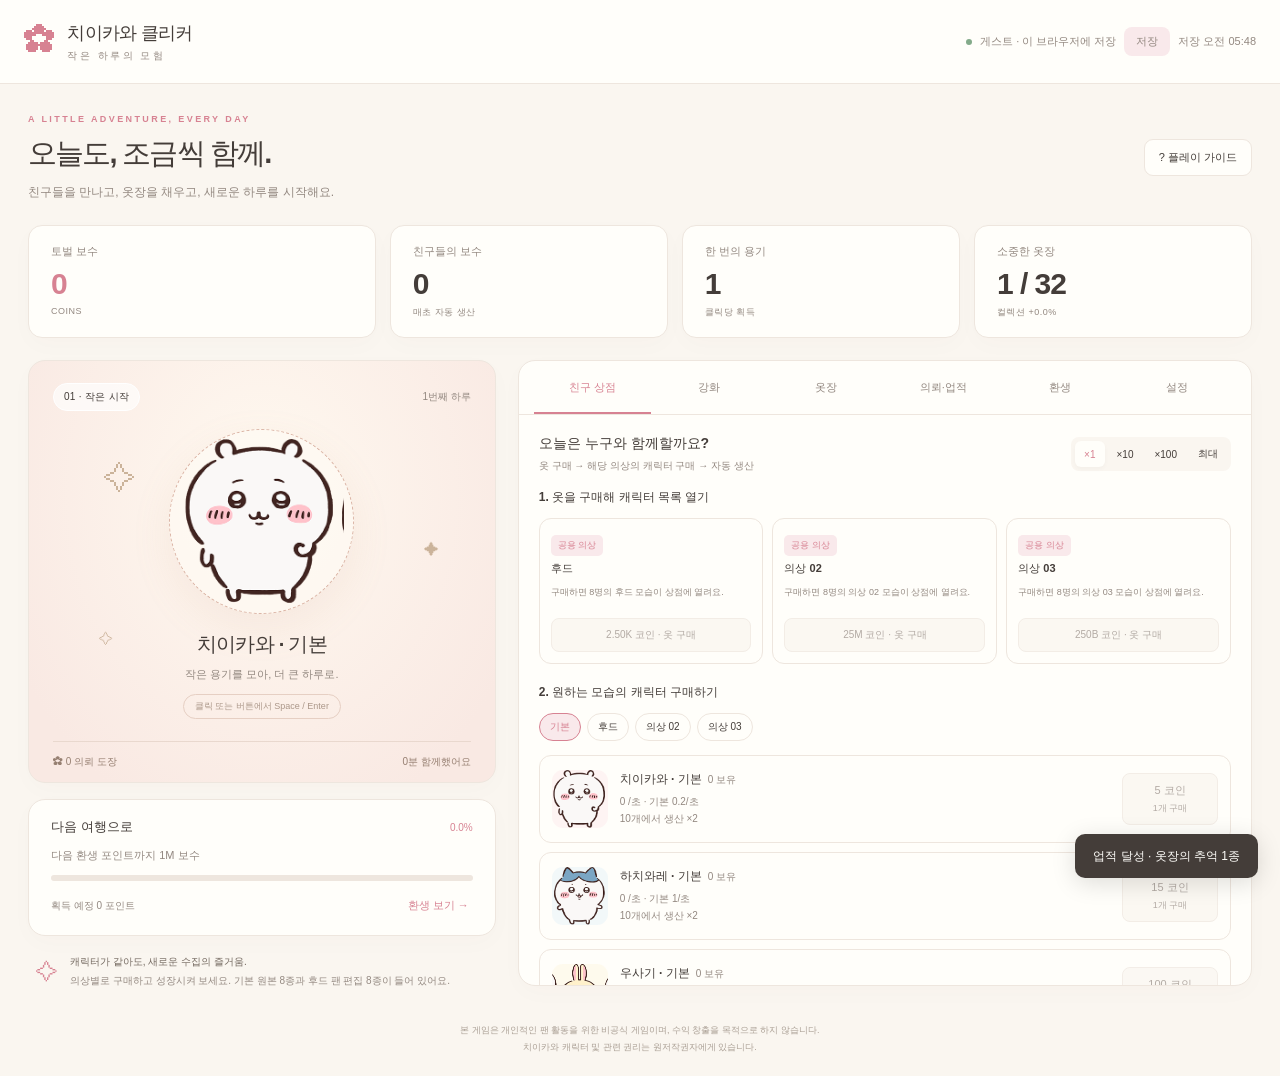
==== index.html @ 7a24b28f "Build local Chiikawa clicker with outfit progression and hoodie artwork" ====
<!doctype html>
<html lang="ko">
<head><meta charset="utf-8"><meta name="viewport" content="width=device-width,initial-scale=1"><meta name="theme-color" content="#f9eee9"><title>치이카와 클리커 · 작은 하루의 모험</title><link rel="stylesheet" href="style.css"></head>
<body>
<header class="topbar"><a class="brand" href="#"><span class="brand-mark">✿</span><span>치이카와 클리커<small>작은 하루의 모험</small></span></a><div class="status"><span class="status-dot"></span> 게스트 · 이 브라우저에 저장 <button id="save-button" class="quiet">저장</button><span id="save-status">준비 중</span></div></header>
<main>
  <div class="intro"><div><p class="eyebrow">A LITTLE ADVENTURE, EVERY DAY</p><h1>오늘도, 조금씩 함께.</h1><p>친구들을 만나고, 옷장을 채우고, 새로운 하루를 시작해요.</p></div><button id="help-button" class="outline">? 플레이 가이드</button></div>
  <section class="metrics" aria-label="게임 재화"><div><span>토벌 보수</span><strong id="coins">0</strong><small>COINS</small></div><div><span>친구들의 보수</span><strong id="cps">0</strong><small>매초 자동 생산</small></div><div><span>한 번의 용기</span><strong id="click-value">1</strong><small>클릭당 획득</small></div><div><span>소중한 옷장</span><strong id="collection-count">1 / 32</strong><small id="collection-bonus">컬렉션 보너스</small></div></section>
  <div class="game-layout">
    <section class="left-column">
      <article class="stage panel"><div class="stage-heading"><span class="pill" id="chapter">01 · 작은 시작</span><span class="subtle" id="rebirth-count">첫 번째 하루</span></div><div class="stage-decoration d1">✧</div><div class="stage-decoration d2">✦</div><div class="stage-decoration d3">✧</div><div class="click-area"><button id="clicker" aria-label="클릭하여 토벌 보수 얻기"><span id="main-art" class="main-art"></span></button><div id="particles" aria-hidden="true"></div></div><h2 id="main-name">치이카와</h2><p class="stage-subtitle">작은 용기를 모아, 더 큰 하루로.</p><span class="click-hint">클릭 또는 버튼에서 Space / Enter</span><div class="stage-bottom"><span>✿ <span id="stamps">0</span> 의뢰 도장</span><span id="playtime">0분 함께했어요</span></div></article>
      <article class="panel journey"><div class="section-title"><h2>다음 여행으로</h2><span id="journey-percent">0%</span></div><p id="journey-label">첫 환생까지 1M 보수</p><div class="progress"><i id="journey-bar"></i></div><div class="journey-footer"><span id="journey-points">획득 예정 0 포인트</span><button id="journey-button" class="text-button">환생 보기 →</button></div></article>
      <article class="note"><span>✧</span><p><b>캐릭터가 같아도, 새로운 수집의 즐거움.</b><br>의상별로 구매하고 성장시켜 보세요. 기본 원본 8종과 후드 팬 편집 8종이 들어 있어요.</p></article>
    </section>
    <section class="right-column panel"><nav class="tabs" aria-label="게임 메뉴"><button data-tab="shop" class="active">친구 상점</button><button data-tab="upgrades">강화</button><button data-tab="collection">옷장</button><button data-tab="quests">의뢰·업적</button><button data-tab="prestige">환생</button><button data-tab="settings">설정</button></nav><div id="tab-content" class="tab-content"></div></section>
  </div>
  <footer>본 게임은 개인적인 팬 활동을 위한 비공식 게임이며, 수익 창출을 목적으로 하지 않습니다.<br>치이카와 캐릭터 및 관련 권리는 원저작권자에게 있습니다.</footer>
</main>
<div id="toasts" role="status" aria-live="polite"></div>
<dialog id="modal"><div id="modal-content"></div><button class="outline modal-close" id="modal-close">닫기</button></dialog>
<input id="import-file" type="file" accept="application/json,.json" hidden>
<script src="core.js"></script><script src="save.js"></script><script src="app.js"></script>
</body></html>
---- style.css ----
:root{--bg:#faf6f0;--paper:#fffefa;--ink:#443d39;--muted:#938880;--line:#eee6de;--pink:#d78292;--pink-light:#f9e9eb;--green:#789f8b;--stage:#f9e9e3;--shadow:0 7px 24px #68483605;font-family:'Malgun Gothic','Apple SD Gothic Neo',sans-serif;color:var(--ink);background:var(--bg);font-synthesis:none}
*{box-sizing:border-box}body{margin:0}button,input,select{font:inherit}button{cursor:pointer;color:inherit}button:disabled{cursor:default;opacity:.46}button:focus-visible,a:focus-visible,input:focus-visible,select:focus-visible{outline:3px solid #87b7ac;outline-offset:3px}button{touch-action:manipulation}button:not(:disabled):hover{filter:brightness(.97)}.topbar{height:84px;border-bottom:1px solid var(--line);padding:0 max(24px,calc((100vw - 1440px)/2));display:flex;justify-content:space-between;align-items:center;background:var(--paper)}.brand{text-decoration:none;color:var(--ink);display:flex;gap:12px;align-items:center;font-size:18px;font-weight:800;letter-spacing:-.7px}.brand small{display:block;font-size:10px;font-weight:500;letter-spacing:2.5px;color:var(--muted);margin-top:4px}.brand-mark{font-size:32px;color:var(--pink)}.status{display:flex;align-items:center;gap:8px;font-size:11px;color:var(--muted)}.status-dot{width:6px;height:6px;border-radius:50%;background:#83aa8a}.quiet{border:0;background:var(--pink-light);padding:7px 12px;border-radius:8px}main{max-width:1440px;margin:auto;padding:30px 28px 0}.intro{display:flex;justify-content:space-between;align-items:center;margin-bottom:24px}.eyebrow{font-size:9px!important;letter-spacing:2.4px;color:var(--pink)!important;font-weight:700;margin:0 0 10px!important}h1{font-size:29px;letter-spacing:-1.8px;margin:0 0 10px;font-weight:800}.intro p{font-size:12px;color:var(--muted);margin:0}.outline{border:1px solid var(--line);padding:10px 14px;border-radius:9px;background:var(--paper);font-size:11px}.metrics{display:grid;grid-template-columns:1.25fr 1fr 1fr 1fr;gap:14px;margin-bottom:22px}.metrics>div{position:relative;background:var(--paper);border:1px solid var(--line);border-radius:14px;padding:18px 22px;box-shadow:var(--shadow)}.metrics span{display:block;font-size:11px;color:var(--muted);margin-bottom:8px}.metrics strong{font-size:30px;letter-spacing:-1px;font-weight:750;display:block;font-variant-numeric:tabular-nums}.metrics>div:first-child strong{color:var(--pink)}.metrics small{font-size:9px;color:var(--muted);display:block;margin-top:5px;letter-spacing:.5px}.game-layout{display:grid;grid-template-columns:minmax(310px,.86fr) minmax(520px,1.35fr);gap:22px;align-items:start}.left-column{display:grid;gap:16px}.panel{border:1px solid var(--line);border-radius:17px;background:var(--paper);box-shadow:var(--shadow);overflow:hidden}.stage{position:relative;text-align:center;padding:22px 24px 0;background:radial-gradient(ellipse at 50% 32%,#fff9f0 0%,var(--stage) 85%);min-height:410px}.stage-heading{display:flex;justify-content:space-between;align-items:center}.pill{font-size:10px;letter-spacing:.3px;background:#ffffffaa;border:1px solid #ffffff;padding:6px 10px;border-radius:20px}.subtle{font-size:10px;color:var(--muted)}.click-area{position:relative;height:220px;display:grid;place-items:center}#clicker{position:relative;border:1px dashed #dbb5a6;background:#fffcf77a;border-radius:50%;width:185px;height:185px;display:grid;place-items:center;box-shadow:0 14px 40px #bd96791c;user-select:none;-webkit-user-select:none}#clicker:active{box-shadow:0 0 0 10px #ffffff88}#clicker img{width:165px;height:165px;object-fit:contain;pointer-events:none}.main-art{display:grid;place-items:center}.placeholder{display:grid;place-items:center;align-content:center;gap:5px;width:100%;height:100%;color:#b0988a;font-size:10px;text-align:center;line-height:1.5}.placeholder .symbol{font-size:26px;font-weight:400}.main-art .placeholder .symbol{font-size:40px}.main-art .placeholder{font-size:11px}.stage h2{margin:0;font-size:20px;letter-spacing:-.7px}.stage-subtitle{font-size:11px;color:var(--muted);margin:9px 0 12px}.click-hint{font-size:9px;color:#ab9789;display:inline-block;border:1px solid #e6cfc3;padding:5px 11px;border-radius:20px}.stage-bottom{border-top:1px solid #e9d8ce;margin-top:22px;padding:13px 0;display:flex;justify-content:space-between;font-size:10px;color:#967f71}.stage-decoration{position:absolute;color:#cbb39a;font-size:24px;pointer-events:none}.d1{top:100px;left:16%;font-size:32px}.d2{top:180px;right:12%;font-size:15px}.d3{top:270px;left:15%;font-size:14px}#particles{position:absolute;inset:0;pointer-events:none;overflow:hidden}.particle{position:absolute;left:50%;top:40%;font-weight:800;color:#b46378;animation:rise .85s ease-out forwards;font-size:18px}@keyframes rise{to{transform:translateY(-80px);opacity:0}}.journey{padding:18px 22px}.section-title{display:flex;justify-content:space-between;align-items:center;gap:10px}.section-title h2{font-size:13px;margin:0}.section-title span{font-size:10px;color:var(--pink)}.journey p{font-size:11px;color:var(--muted);margin:12px 0}.progress{height:6px;background:var(--line);border-radius:6px;overflow:hidden}.progress i{display:block;height:100%;background:var(--pink);border-radius:6px;width:0;transition:width .3s}.journey-footer{display:flex;justify-content:space-between;align-items:center;margin-top:13px;font-size:10px;color:var(--muted)}.text-button{border:0;background:none;color:var(--pink);font-size:11px;padding:4px}.note{display:flex;gap:12px;padding:0 8px;color:var(--muted);font-size:10px;line-height:1.9}.note>span{color:var(--pink);font-size:22px}.note p{margin:0}.note b{font-weight:500;color:#73685f}.tabs{display:flex;gap:0;border-bottom:1px solid var(--line);padding:0 15px;overflow:auto}.tabs button{white-space:nowrap;flex:1;background:none;border:0;border-bottom:2px solid transparent;padding:19px 8px 17px;font-size:11px;color:var(--muted)}.tabs button.active{color:var(--pink);border-color:var(--pink);font-weight:700}.tab-content{padding:20px;min-height:570px;height:calc(100vh - 365px);max-height:810px;overflow:auto;scrollbar-width:thin;scrollbar-color:#ddcfc4 transparent}.toolbar{display:flex;align-items:center;justify-content:space-between;gap:10px;margin-bottom:16px}.toolbar h2{font-size:14px;margin:0}.toolbar p{font-size:10px;color:var(--muted);margin:6px 0 0}.segmented{display:flex;gap:3px;background:var(--bg);padding:4px;border-radius:8px}.segmented button{border:0;background:transparent;font-size:10px;border-radius:6px;padding:6px 9px}.segmented button.active{background:var(--paper);box-shadow:0 2px 5px #00000008;color:var(--pink)}.tier-filters{display:flex;gap:6px;margin-bottom:14px;flex-wrap:wrap}.tier-filters button{border:1px solid var(--line);background:var(--paper);padding:6px 10px;border-radius:18px;font-size:10px}.tier-filters button.active{border-color:var(--pink);background:var(--pink-light);color:var(--pink)}.shop-list{display:grid;gap:9px}.shop-row{display:flex;align-items:center;gap:12px;border:1px solid var(--line);padding:12px;border-radius:12px;min-height:88px}.shop-row.locked{background:var(--bg)}.thumb{width:56px;height:58px;border-radius:11px;background:var(--pink-light);flex-shrink:0;display:grid;place-items:center;overflow:hidden}.thumb img{width:100%;height:100%;object-fit:contain}.thumb .placeholder{font-size:8px}.thumb .symbol{font-size:20px}.item-detail{flex:1;min-width:0}.item-detail h3{font-size:12px;margin:0 0 5px;font-weight:700;word-break:keep-all}.item-detail p{font-size:10px;color:var(--muted);margin:0;line-height:1.7}.item-detail .count{font-weight:400;color:var(--muted);font-size:10px;margin-left:6px}.buy{border:1px solid #e5bdc4;background:var(--pink-light);color:#b46578;min-width:96px;border-radius:8px;padding:9px 8px;font-size:11px;white-space:nowrap}.buy small{font-size:9px;display:block;margin-top:4px}.buy:disabled{border-color:var(--line);background:var(--bg);color:var(--muted);opacity:.7}.micro{font-size:10px;line-height:1.8;color:var(--muted)}.info-box{background:var(--bg);border:1px solid var(--line);border-radius:10px;padding:13px;font-size:11px;line-height:1.9;margin-bottom:15px}.info-box b{color:var(--ink)}.cards{display:grid;grid-template-columns:1fr 1fr;gap:10px}.card{border:1px solid var(--line);border-radius:12px;padding:14px;position:relative}.card h3{font-size:12px;margin:0 0 8px}.card p{font-size:10px;color:var(--muted);line-height:1.8;margin:6px 0 10px}.card .buy{width:100%;margin-top:8px}.card .thumb{margin-bottom:12px}.tag{display:inline-block;background:var(--pink-light);color:var(--pink);font-size:9px;padding:4px 7px;border-radius:5px;margin:5px 0}.tag.done{background:#edf3e9;color:var(--green)}h3.subheading{font-size:12px;margin:20px 0 12px}.achievement{display:flex;gap:10px;align-items:center;border-bottom:1px solid var(--line);padding:11px 2px}.achievement>span{font-size:18px;color:#bba99a}.achievement.done>span{color:var(--pink)}.achievement>div{flex:1}.achievement b{font-size:11px}.achievement p{font-size:9px;color:var(--muted);margin:5px 0}.achievement .progress{height:4px;max-width:230px}.settings-row{display:flex;align-items:center;justify-content:space-between;gap:15px;padding:12px 0;border-bottom:1px solid var(--line);font-size:11px}.settings-row select,.asset-select,input[type=text]{max-width:100%;padding:9px;border:1px solid var(--line);border-radius:7px;background:var(--paper);color:var(--ink);font-size:11px}.settings-actions{display:flex;gap:7px;flex-wrap:wrap;margin:14px 0}.danger{color:#bd6666}.stats{display:grid;grid-template-columns:1fr 1fr;gap:8px;font-size:10px;line-height:1.7}.stats div{background:var(--bg);padding:10px;border-radius:8px}.stats b{display:block;font-size:13px}.asset-preview{display:flex;align-items:center;gap:15px;margin:12px 0}.asset-preview .thumb{width:80px;height:80px}.asset-editor{padding:14px;border:1px solid var(--line);border-radius:10px}.asset-editor label{display:block;font-size:10px;line-height:2;margin:7px 0}.asset-editor input[type=text]{width:100%}.asset-editor input[type=file]{font-size:10px;max-width:100%}footer{text-align:center;font-size:9px;color:#aa9f94;line-height:1.9;padding:28px 8px 20px}#toasts{position:fixed;bottom:22px;right:22px;z-index:50;display:grid;gap:8px;max-width:340px}.toast{background:var(--ink);color:var(--paper);font-size:12px;line-height:1.7;padding:12px 18px;border-radius:10px;box-shadow:0 5px 25px #0002}dialog{border:1px solid var(--line);border-radius:18px;padding:25px;background:var(--paper);color:var(--ink);max-width:min(520px,92vw);max-height:85vh;line-height:1.9}dialog::backdrop{background:#40393166;backdrop-filter:blur(3px)}dialog h2{font-size:19px;margin:0 0 15px}dialog p,dialog li{font-size:12px}dialog .modal-close{margin-top:15px;min-width:100px}dialog .buy{margin-right:8px}body[data-theme=mint]{--pink:#6f9e8d;--pink-light:#e7f1e8;--stage:#e1eee6}body[data-theme=night]{--bg:#282b35;--paper:#333642;--ink:#f0e8df;--muted:#b1a9a2;--line:#484a55;--pink:#e0a7bb;--pink-light:#4e3f4e;--stage:#484253}.no-motion *{animation:none!important;transition:none!important}.no-motion .particle{display:none!important}
@media(min-width:1600px){main{padding-top:38px}.stage{min-height:450px}.click-area{height:255px}#clicker{width:205px;height:205px}.tab-content{min-height:630px}}
@media(max-width:1000px){main{padding:24px 18px}.game-layout{grid-template-columns:310px minmax(0,1fr);gap:16px}.shop-row{gap:8px;padding:9px}.thumb{width:42px;height:46px}.buy{min-width:78px}.tab-content{padding:14px}.tabs{padding:0 5px}.tabs button{padding:18px 6px;font-size:10px}.metrics>div{padding:14px}.metrics strong{font-size:26px}}
@media(max-width:760px){.topbar{height:auto;min-height:78px;padding:15px 18px;flex-wrap:wrap;gap:13px}.brand{font-size:16px}.status{font-size:9px;flex-wrap:wrap}.intro{gap:12px;align-items:flex-start}h1{font-size:24px}.intro p{font-size:10px;line-height:1.8}.intro .outline{white-space:nowrap;font-size:10px;padding:9px}.metrics{grid-template-columns:1fr 1fr;gap:10px}.metrics strong{font-size:25px}.metrics>div{padding:13px 16px}.game-layout{grid-template-columns:1fr}.stage{min-height:370px}.click-area{height:190px}#clicker{width:160px;height:160px}#clicker img{width:145px;height:145px}.note{display:none}.tab-content{height:auto;max-height:none;min-height:420px}.right-column{overflow:visible}.tabs{position:sticky;top:0;background:var(--paper);z-index:5;border-radius:17px 17px 0 0}.shop-row .thumb{width:50px;height:52px}.cards{grid-template-columns:1fr 1fr}.stage-bottom{margin-top:16px}.eyebrow{letter-spacing:1.5px;font-size:8px!important}footer{font-size:8px}#toasts{right:12px;left:12px;bottom:12px;max-width:none}}
@media(prefers-reduced-motion:reduce){*{animation:none!important;transition:none!important}.particle{display:none}}

.outfit-offers{display:grid;grid-template-columns:repeat(3,1fr);gap:9px;margin-bottom:20px}.outfit-offers .card{padding:11px}.outfit-offers h3{font-size:11px}.outfit-offers p{font-size:9px}.outfit-offers .buy{min-width:0;font-size:10px;padding:9px 3px}.hood-preview{display:grid;place-items:center;align-content:center;width:100%;height:100%;gap:1px}.hood-preview img{width:100%!important;height:calc(100% - 12px)!important;min-height:0;object-fit:contain}.hood-preview small{font-size:6px;line-height:1.2;white-space:nowrap;color:var(--muted)}.main-art .hood-preview{width:160px;height:165px}.main-art .hood-preview small{font-size:9px}.thumb .hood-preview{max-height:100%;overflow:hidden}@media(max-width:1000px){.outfit-offers{grid-template-columns:1fr}.outfit-offers .card{display:grid;grid-template-columns:1fr 1fr;column-gap:12px}.outfit-offers .tag{display:none}.outfit-offers .card h3{margin:2px 0}.outfit-offers .card p{grid-column:1;margin:0}.outfit-offers .card .buy{grid-column:2;grid-row:1/3;margin:0;align-self:center}}

.original-art{display:block;width:100%;height:100%;overflow:hidden}.main-art .original-art{width:165px;height:165px}.main-art{width:100%;height:100%}.thumb .original-art{max-width:100%;max-height:100%}@media(max-width:760px){.main-art .original-art{width:145px;height:145px}}
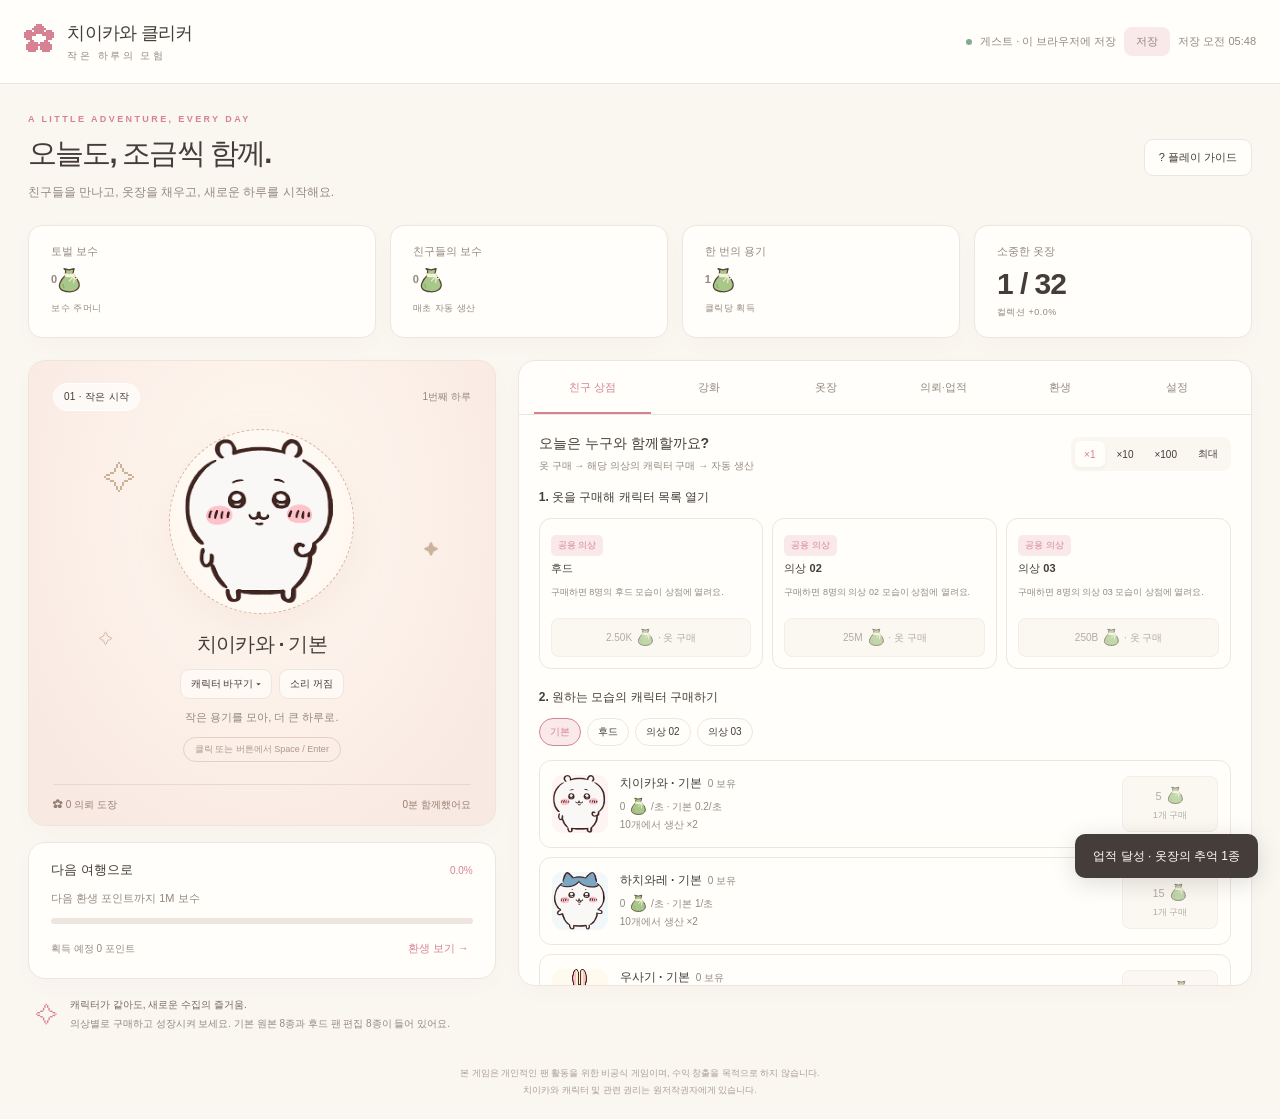
==== commit f817854c: "Fix character crops and add selectable avatars, currency icons and click reactions" ====
--- a/index.html
+++ b/index.html
@@ -5,10 +5,10 @@
 <header class="topbar"><a class="brand" href="#"><span class="brand-mark">✿</span><span>치이카와 클리커<small>작은 하루의 모험</small></span></a><div class="status"><span class="status-dot"></span> 게스트 · 이 브라우저에 저장 <button id="save-button" class="quiet">저장</button><span id="save-status">준비 중</span></div></header>
 <main>
   <div class="intro"><div><p class="eyebrow">A LITTLE ADVENTURE, EVERY DAY</p><h1>오늘도, 조금씩 함께.</h1><p>친구들을 만나고, 옷장을 채우고, 새로운 하루를 시작해요.</p></div><button id="help-button" class="outline">? 플레이 가이드</button></div>
-  <section class="metrics" aria-label="게임 재화"><div><span>토벌 보수</span><strong id="coins">0</strong><small>COINS</small></div><div><span>친구들의 보수</span><strong id="cps">0</strong><small>매초 자동 생산</small></div><div><span>한 번의 용기</span><strong id="click-value">1</strong><small>클릭당 획득</small></div><div><span>소중한 옷장</span><strong id="collection-count">1 / 32</strong><small id="collection-bonus">컬렉션 보너스</small></div></section>
+  <section class="metrics" aria-label="게임 재화"><div><span>토벌 보수</span><strong id="coins">0</strong><small>보수 주머니</small></div><div><span>친구들의 보수</span><strong id="cps">0</strong><small>매초 자동 생산</small></div><div><span>한 번의 용기</span><strong id="click-value">1</strong><small>클릭당 획득</small></div><div><span>소중한 옷장</span><strong id="collection-count">1 / 32</strong><small id="collection-bonus">컬렉션 보너스</small></div></section>
   <div class="game-layout">
     <section class="left-column">
-      <article class="stage panel"><div class="stage-heading"><span class="pill" id="chapter">01 · 작은 시작</span><span class="subtle" id="rebirth-count">첫 번째 하루</span></div><div class="stage-decoration d1">✧</div><div class="stage-decoration d2">✦</div><div class="stage-decoration d3">✧</div><div class="click-area"><button id="clicker" aria-label="클릭하여 토벌 보수 얻기"><span id="main-art" class="main-art"></span></button><div id="particles" aria-hidden="true"></div></div><h2 id="main-name">치이카와</h2><p class="stage-subtitle">작은 용기를 모아, 더 큰 하루로.</p><span class="click-hint">클릭 또는 버튼에서 Space / Enter</span><div class="stage-bottom"><span>✿ <span id="stamps">0</span> 의뢰 도장</span><span id="playtime">0분 함께했어요</span></div></article>
+      <article class="stage panel"><div class="stage-heading"><span class="pill" id="chapter">01 · 작은 시작</span><span class="subtle" id="rebirth-count">첫 번째 하루</span></div><div class="stage-decoration d1">✧</div><div class="stage-decoration d2">✦</div><div class="stage-decoration d3">✧</div><div class="click-area"><button id="clicker" aria-label="클릭하여 토벌 보수 얻기"><span id="main-art" class="main-art"></span></button><div id="particles" aria-hidden="true"></div></div><h2 id="main-name">치이카와</h2><div class="stage-controls"><button class="outline" id="character-picker">캐릭터 바꾸기 ▾</button><button class="outline" id="sound-toggle" aria-pressed="false">소리 꺼짐</button></div><p class="stage-subtitle">작은 용기를 모아, 더 큰 하루로.</p><span class="click-hint">클릭 또는 버튼에서 Space / Enter</span><div class="stage-bottom"><span>✿ <span id="stamps">0</span> 의뢰 도장</span><span id="playtime">0분 함께했어요</span></div></article>
       <article class="panel journey"><div class="section-title"><h2>다음 여행으로</h2><span id="journey-percent">0%</span></div><p id="journey-label">첫 환생까지 1M 보수</p><div class="progress"><i id="journey-bar"></i></div><div class="journey-footer"><span id="journey-points">획득 예정 0 포인트</span><button id="journey-button" class="text-button">환생 보기 →</button></div></article>
       <article class="note"><span>✧</span><p><b>캐릭터가 같아도, 새로운 수집의 즐거움.</b><br>의상별로 구매하고 성장시켜 보세요. 기본 원본 8종과 후드 팬 편집 8종이 들어 있어요.</p></article>
     </section>
@@ -19,5 +19,5 @@
 <div id="toasts" role="status" aria-live="polite"></div>
 <dialog id="modal"><div id="modal-content"></div><button class="outline modal-close" id="modal-close">닫기</button></dialog>
 <input id="import-file" type="file" accept="application/json,.json" hidden>
-<script src="core.js"></script><script src="save.js"></script><script src="app.js"></script>
+<script src="core.js"></script><script src="save.js"></script><script src="effects.js"></script><script src="app.js"></script>
 </body></html>
--- a/style.css
+++ b/style.css
@@ -8,3 +8,6 @@
 .outfit-offers{display:grid;grid-template-columns:repeat(3,1fr);gap:9px;margin-bottom:20px}.outfit-offers .card{padding:11px}.outfit-offers h3{font-size:11px}.outfit-offers p{font-size:9px}.outfit-offers .buy{min-width:0;font-size:10px;padding:9px 3px}.hood-preview{display:grid;place-items:center;align-content:center;width:100%;height:100%;gap:1px}.hood-preview img{width:100%!important;height:calc(100% - 12px)!important;min-height:0;object-fit:contain}.hood-preview small{font-size:6px;line-height:1.2;white-space:nowrap;color:var(--muted)}.main-art .hood-preview{width:160px;height:165px}.main-art .hood-preview small{font-size:9px}.thumb .hood-preview{max-height:100%;overflow:hidden}@media(max-width:1000px){.outfit-offers{grid-template-columns:1fr}.outfit-offers .card{display:grid;grid-template-columns:1fr 1fr;column-gap:12px}.outfit-offers .tag{display:none}.outfit-offers .card h3{margin:2px 0}.outfit-offers .card p{grid-column:1;margin:0}.outfit-offers .card .buy{grid-column:2;grid-row:1/3;margin:0;align-self:center}}
 
 .original-art{display:block;width:100%;height:100%;overflow:hidden}.main-art .original-art{width:165px;height:165px}.main-art{width:100%;height:100%}.thumb .original-art{max-width:100%;max-height:100%}@media(max-width:760px){.main-art .original-art{width:145px;height:145px}}
+
+/* Clear sprite boundaries, character selection, reward currency and click reactions. */
+.currency-icon{display:inline-block;width:19px!important;height:19px!important;object-fit:contain;vertical-align:middle;flex:0 0 auto}.money{display:inline-flex;align-items:center;justify-content:center;gap:4px;white-space:nowrap}.metrics strong .currency-icon{width:27px!important;height:27px!important}.particle .currency-icon{width:24px!important;height:24px!important}.particle .money{gap:3px}.stage-controls{display:flex;justify-content:center;gap:7px;margin:11px 0}.stage-controls button{background:#fffefaad;font-size:10px;padding:7px 10px}.character-choice{background:var(--paper);text-align:left}.character-choice.chosen{border-color:var(--pink);background:var(--pink-light)}.character-choices .thumb{width:90px;height:90px}.original-art,img[data-art]{overflow:hidden;object-fit:contain}.main-art{transform-origin:50% 85%;will-change:transform}.react-hop{animation:character-hop .31s ease-out}.react-sway{animation:character-sway .34s ease-in-out}.react-bounce{animation:character-bounce .3s ease-out}@keyframes character-hop{0%,100%{transform:translateY(0)}45%{transform:translateY(-13px)}}@keyframes character-sway{0%,100%{transform:rotate(0)}30%{transform:rotate(-7deg)}70%{transform:rotate(6deg)}}@keyframes character-bounce{0%,100%{transform:scale(1)}45%{transform:scale(1.07)}}.no-motion .main-art{transform:none!important}.settings-row input[type=range]{max-width:140px}.settings-row .currency-icon{width:18px;height:18px}#voice-person{padding:7px;border:1px solid var(--line);border-radius:7px;background:var(--paper);color:var(--ink);margin:0 8px}#voice-files{max-width:100%;font-size:11px}#modal .currency-icon{width:22px!important;height:22px!important}dialog .character-choices{max-height:48vh;overflow:auto;padding:3px}@media(prefers-reduced-motion:reduce){.main-art{transform:none!important}}
